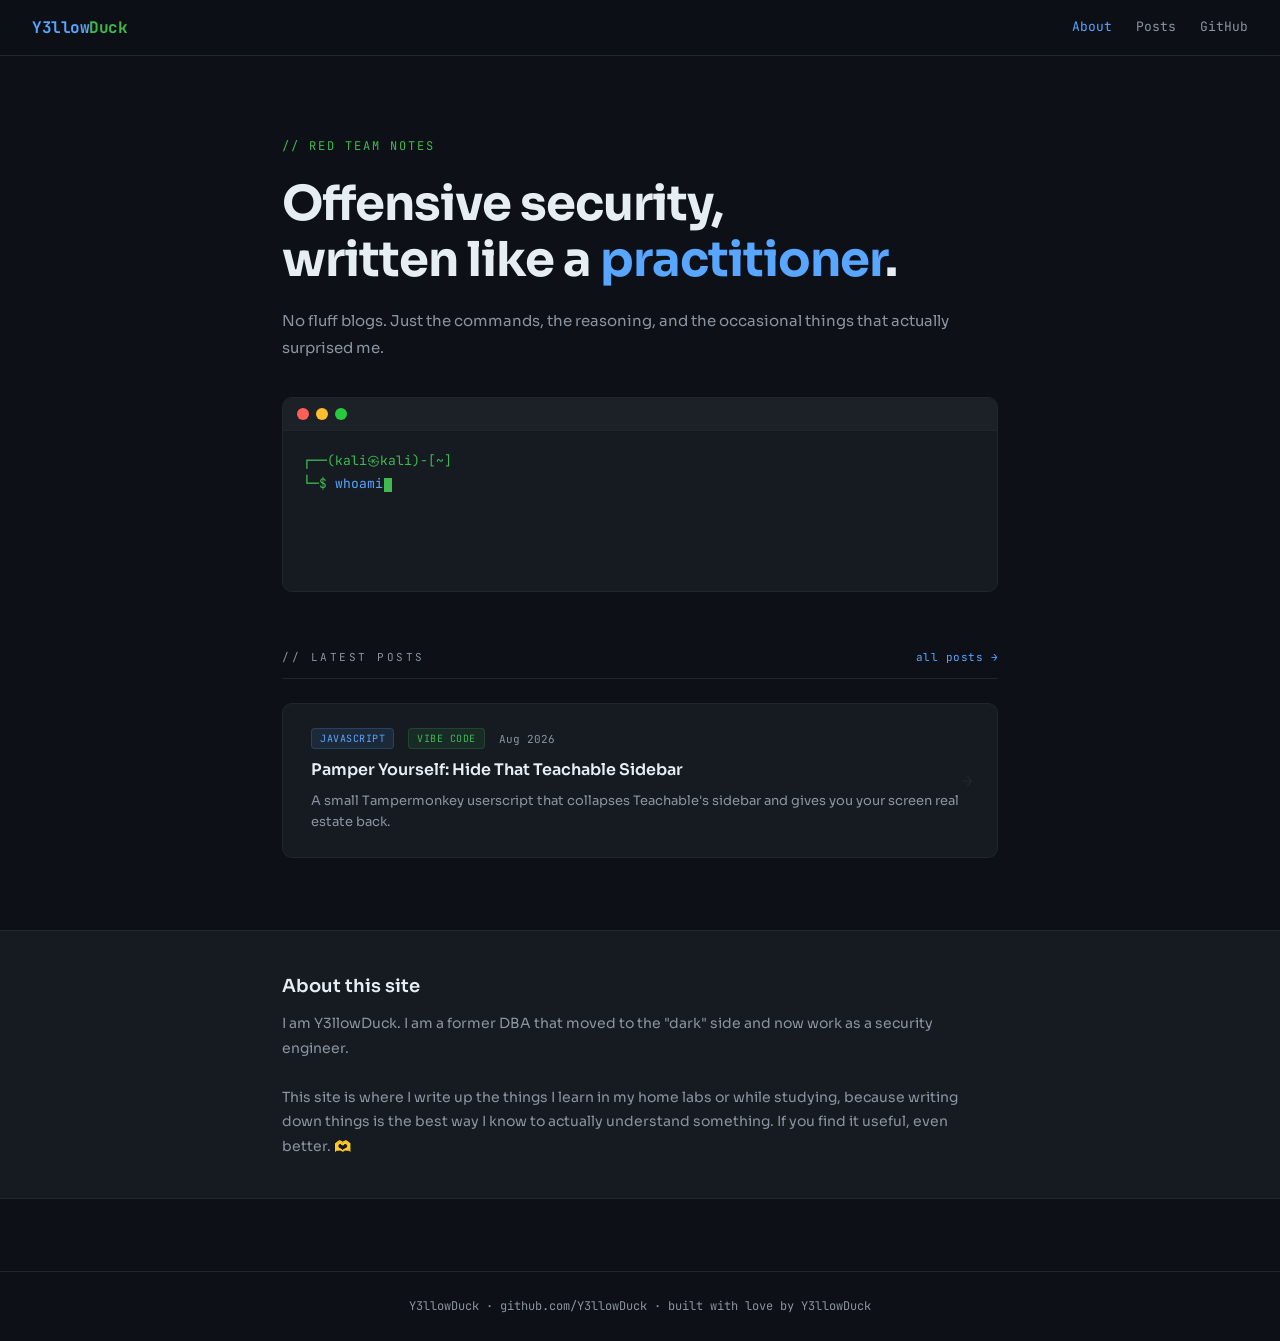
==== index.html @ b1f1d359 "Fix mobile layout on post header, meme image, and index card tag; update meme image" ====
<!DOCTYPE html>
<html lang="en">
<head>
  <meta charset="UTF-8" />
  <meta name="viewport" content="width=device-width, initial-scale=1.0" />
  <title>Y3llowDuck — Red Team Notes</title>
  <link href="https://fonts.googleapis.com/css2?family=JetBrains+Mono:wght@400;600;700&family=Sora:wght@300;400;600;700&display=swap" rel="stylesheet" />
  <link rel="icon" href="/duck.png" type="image/png">
  <link rel="apple-touch-icon" href="/duck.png">
  <link rel="stylesheet" href="site.css">
  <style>
    .page-col {
      max-width: 780px;
      margin: 0 auto;
      padding: 0 32px;
    }

    .hero { padding-top: 80px; padding-bottom: 56px; }

    .hero-eyebrow {
      font-family: 'JetBrains Mono', monospace;
      font-size: 12px;
      color: var(--green);
      letter-spacing: 2px;
      text-transform: uppercase;
      margin-bottom: 20px;
    }

    .hero h1 {
      font-size: clamp(28px, 5vw, 48px);
      font-weight: 700;
      line-height: 1.15;
      letter-spacing: -1px;
      margin-bottom: 20px;
      color: #e6edf3;
    }

    .hero h1 em { font-style: normal; color: var(--accent); }

    .hero-sub {
      font-size: 15px;
      color: var(--muted);
      line-height: 1.8;
      margin-bottom: 36px;
    }

    .hero-terminal {
      background: var(--surface);
      border: 1px solid var(--border);
      border-radius: 10px;
      overflow: hidden;
    }

    .term-chrome {
      padding: 10px 14px;
      background: #1c2128;
      border-bottom: 1px solid var(--border);
      display: flex;
      align-items: center;
      gap: 7px;
    }

    .dot { width: 12px; height: 12px; border-radius: 50%; }
    .dot-r { background: #ff5f56; }
    .dot-y { background: #ffbd2e; }
    .dot-g { background: #27c93f; }

    .term-body {
      padding: 18px 20px;
      font-family: 'JetBrains Mono', monospace;
      font-size: 13px;
      line-height: 1.8;
      white-space: pre;
      overflow-x: auto;
      min-height: 160px;
    }

    .c-prompt { color: var(--green); }
    .c-cmd    { color: var(--accent); }
    .c-flag   { color: var(--purple); }
    .c-string { color: var(--yellow); }
    .c-output { color: var(--muted); }
    .c-good   { color: var(--green); }

    .cursor {
      display: inline-block;
      width: 8px;
      height: 14px;
      background: var(--green);
      vertical-align: middle;
      animation: blink 1s step-end infinite;
      margin-left: 1px;
    }

    @keyframes blink {
      0%, 100% { opacity: 1; }
      50%       { opacity: 0; }
    }

    .posts-section { padding-bottom: 72px; }

    .section-header {
      display: flex;
      align-items: center;
      justify-content: space-between;
      margin-bottom: 24px;
      padding-bottom: 12px;
      border-bottom: 1px solid var(--border);
    }

    .section-title {
      font-family: 'JetBrains Mono', monospace;
      font-size: 11px;
      letter-spacing: 2.5px;
      text-transform: uppercase;
      color: var(--muted);
    }

    .section-link {
      font-family: 'JetBrains Mono', monospace;
      font-size: 11px;
      color: var(--accent);
      text-decoration: none;
      letter-spacing: 0.5px;
      transition: opacity .2s;
    }

    .section-link:hover { opacity: 0.7; }

    .post-grid { display: grid; gap: 16px; }

    .post-card {
      background: var(--surface);
      border: 1px solid var(--border);
      border-radius: 10px;
      padding: 24px 28px;
      text-decoration: none;
      display: block;
      transition: border-color .2s, background .2s;
      position: relative;
      overflow: hidden;
    }

    .post-card::before {
      content: '';
      position: absolute;
      top: 0; left: 0;
      width: 3px;
      height: 100%;
      background: var(--accent);
      opacity: 0;
      transition: opacity .2s;
    }

    .post-card:hover { border-color: #30363d; background: #1c2128; }
    .post-card:hover::before { opacity: 1; }

    .post-meta {
      font-family: 'JetBrains Mono', monospace;
      font-size: 11px;
      color: var(--muted);
      margin-bottom: 10px;
      display: flex;
      align-items: center;
      flex-wrap: wrap;
      gap: 8px 14px;
    }

    .post-tag {
      background: rgba(88,166,255,0.1);
      color: var(--accent);
      border: 1px solid rgba(88,166,255,0.2);
      border-radius: 4px;
      padding: 1px 8px;
      font-size: 10px;
      letter-spacing: 0.5px;
      text-transform: uppercase;
      white-space: nowrap;
    }

    .post-tag.red    { background: rgba(248,81,73,0.1);   color: var(--red);    border-color: rgba(248,81,73,0.2); }
    .post-tag.green  { background: rgba(63,185,80,0.1);   color: var(--green);  border-color: rgba(63,185,80,0.2); }
    .post-tag.purple { background: rgba(188,140,255,0.1); color: var(--purple); border-color: rgba(188,140,255,0.2); }

    .post-card h3 {
      font-size: 16px;
      font-weight: 600;
      color: #e6edf3;
      margin-bottom: 8px;
      line-height: 1.4;
    }

    .post-card p { font-size: 13px; color: var(--muted); line-height: 1.65; }

    .post-arrow {
      position: absolute;
      right: 24px;
      top: 50%;
      transform: translateY(-50%);
      color: var(--border);
      font-size: 18px;
      transition: color .2s, right .2s;
      font-family: 'JetBrains Mono', monospace;
    }

    .post-card:hover .post-arrow { color: var(--accent); right: 20px; }

    .about-strip {
      background: var(--surface);
      border-top: 1px solid var(--border);
      border-bottom: 1px solid var(--border);
      padding: 40px 0;
      margin-bottom: 72px;
    }

    .about-inner { display: block; }

    .about-inner h2 { font-size: 18px; font-weight: 600; color: #e6edf3; margin-bottom: 10px; }
    .about-inner p  { font-size: 14px; color: var(--muted); line-height: 1.75; }

    .about-links { display: flex; flex-direction: column; gap: 10px; min-width: 140px; }

    .about-link {
      font-family: 'JetBrains Mono', monospace;
      font-size: 12px;
      color: var(--muted);
      text-decoration: none;
      display: flex;
      align-items: center;
      gap: 8px;
      transition: color .2s;
    }

    .about-link:hover { color: var(--accent); }

    @media (max-width: 640px) {
      .page-col { padding: 0 18px; }
      .about-inner  { grid-template-columns: 1fr; }
      .about-links  { flex-direction: row; flex-wrap: wrap; }
      .post-arrow { display: none; }
    }
  </style>
  <script type="text/javascript">(function(c,l,a,r,i,t,y){c[a]=c[a]||function(){(c[a].q=c[a].q||[]).push(arguments)};t=l.createElement(r);t.async=1;t.src="https://www.clarity.ms/tag/"+i;y=l.getElementsByTagName(r)[0];y.parentNode.insertBefore(t,y)})(window, document, "clarity", "script", "xur3ej2fwd");</script>
</head>
<body>

  <header>
    <a class="logo" href="index.html">Y3llow<span>Duck</span></a>
    <nav>
      <a href="index.html" class="active">About</a>
      <a href="https://y3llowduck.github.io/posts.html">Posts</a>
      <a href="https://github.com/Y3llowDuck" target="_blank" rel="noopener">GitHub</a>
    </nav>
  </header>

  <section class="page-col hero">
    <p class="hero-eyebrow">// red team notes</p>
    <h1>Offensive security,<br>written like a <em>practitioner</em>.</h1>
    <p class="hero-sub">
      No fluff blogs. Just the commands, the reasoning, and the occasional things that actually surprised me.
    </p>

    <div class="hero-terminal">
      <div class="term-chrome">
        <div class="dot dot-r"></div>
        <div class="dot dot-y"></div>
        <div class="dot dot-g"></div>
      </div>
      <div class="term-body" id="termOutput"></div>
    </div>
  </section>

  <section class="page-col posts-section" id="posts">
    <div class="section-header">
      <span class="section-title">// latest posts</span>
      <a class="section-link" href="https://y3llowduck.github.io/posts.html">all posts →</a>
    </div>

    <div class="post-grid">

      <a class="post-card" href="https://y3llowduck.github.io/teachable-sidebar-toggle.html">
        <div class="post-meta">
          <span class="post-tag">JavaScript</span>
          <span class="post-tag green">Vibe Code</span>
          <span>Aug 2026</span>
        </div>
        <h3>Pamper Yourself: Hide That Teachable Sidebar</h3>
        <p>A small Tampermonkey userscript that collapses Teachable's sidebar and gives you your screen real estate back.</p>
        <span class="post-arrow">→</span>
      </a>

    </div>
  </section>

  <div class="about-strip" id="about">
    <div class="page-col about-inner">
      <div>
        <h2>About this site</h2>
        <p>
          I am Y3llowDuck. I am a former DBA that moved to the "dark" side and now work as a security engineer.<br><br>
          This site is where I write up the things I learn in my home labs or while studying, because writing down things is the best way I know to actually understand something. If you find it useful, even better. 🫶
        </p>
      </div>
    </div>
  </div>

  <footer>
    <span>Y3llowDuck · <a href="https://github.com/Y3llowDuck" target="_blank" rel="noopener">github.com/Y3llowDuck</a> · built with love by Y3llowDuck</span>
  </footer>

  <script>
    const out = document.getElementById('termOutput');

    const sequence = [
      { html: '<span class="c-prompt">┌──(kali㉿kali)-[~]\n└─$ </span>', instant: true },
      { text: 'whoami', cls: 'c-cmd', speed: 80 },
      { html: '\n<span class="c-output">Y3llowDuck — security engineer, OSCP, OSEP, occasional blogger</span>\n\n', instant: true, pause: 320 },
      { html: '<span class="c-prompt">└─$ </span>', instant: true, pause: 200 },
      { text: 'cat ', cls: 'c-cmd', speed: 80 },
      { text: './about.txt', cls: 'c-string', speed: 70 },
      { html: '\n<span class="c-output">Writing about the stuff I wish someone had explained clearly.\n', instant: true, pause: 380 },
      { html: '<span class="c-prompt">└─$ </span>', instant: true, pause: 200 },
      { text: 'ls ', cls: 'c-cmd', speed: 80 },
      { text: '-la ', cls: 'c-flag', speed: 80 },
      { text: './posts/', cls: 'c-string', speed: 70 },
      { html: '\n<span class="c-good">↓  see below</span>', instant: true, pause: 280 },
    ];

    let cursor = document.createElement('span');
    cursor.className = 'cursor';

    function sleep(ms) { return new Promise(r => setTimeout(r, ms)); }

    async function typeSegment(seg) {
      if (seg.pause) await sleep(seg.pause);
      if (seg.instant) {
        if (out.contains(cursor)) out.removeChild(cursor);
        out.insertAdjacentHTML('beforeend', seg.html);
        out.appendChild(cursor);
        return;
      }
      const span = document.createElement('span');
      if (seg.cls) span.className = seg.cls;
      if (out.contains(cursor)) out.removeChild(cursor);
      out.appendChild(span);
      out.appendChild(cursor);
      for (const ch of seg.text) {
        span.textContent += ch;
        await sleep(seg.speed + (Math.random() * 30 - 15));
      }
    }

    async function runSequence() {
      out.appendChild(cursor);
      await sleep(600);
      for (const seg of sequence) await typeSegment(seg);
    }

    runSequence();
  </script>

</body>
</html>
---- site.css ----
/* Y3llowDuck — shared base styles (reset, variables, header, nav, footer)
   Used by index.html and posts.html. */
*, *::before, *::after { box-sizing: border-box; margin: 0; padding: 0; }

:root {
  --bg:        #0d1117;
  --surface:   #161b22;
  --border:    #21262d;
  --text:      #c9d1d9;
  --muted:     #8b949e;
  --accent:    #58a6ff;
  --green:     #3fb950;
  --yellow:    #d29922;
  --red:       #f85149;
  --purple:    #bc8cff;
}

html { scroll-behavior: smooth; }

body {
  background: var(--bg);
  color: var(--text);
  font-family: 'Sora', sans-serif;
  font-size: 15px;
  line-height: 1.7;
  min-height: 100vh;
}

header {
  border-bottom: 1px solid var(--border);
  padding: 0 32px;
  height: 56px;
  display: flex;
  align-items: center;
  justify-content: space-between;
  position: sticky;
  top: 0;
  background: rgba(13,17,23,0.92);
  backdrop-filter: blur(8px);
  z-index: 100;
}

.logo {
  font-family: 'JetBrains Mono', monospace;
  font-weight: 700;
  font-size: 16px;
  color: var(--accent);
  text-decoration: none;
  letter-spacing: -0.5px;
}

.logo span { color: var(--green); }

nav { display: flex; gap: 24px; align-items: center; }

nav a {
  font-family: 'JetBrains Mono', monospace;
  font-size: 13px;
  color: var(--muted);
  text-decoration: none;
  transition: color .2s;
}

nav a:hover { color: var(--text); }
nav a.active { color: var(--accent); }

footer {
  border-top: 1px solid var(--border);
  padding: 24px 32px;
  text-align: center;
  font-family: 'JetBrains Mono', monospace;
  font-size: 12px;
  color: var(--muted);
}

footer a { color: var(--muted); text-decoration: none; }
footer a:hover { color: var(--accent); }

@media (max-width: 640px) {
  header { padding: 0 18px; }
  nav { gap: 14px; }
}
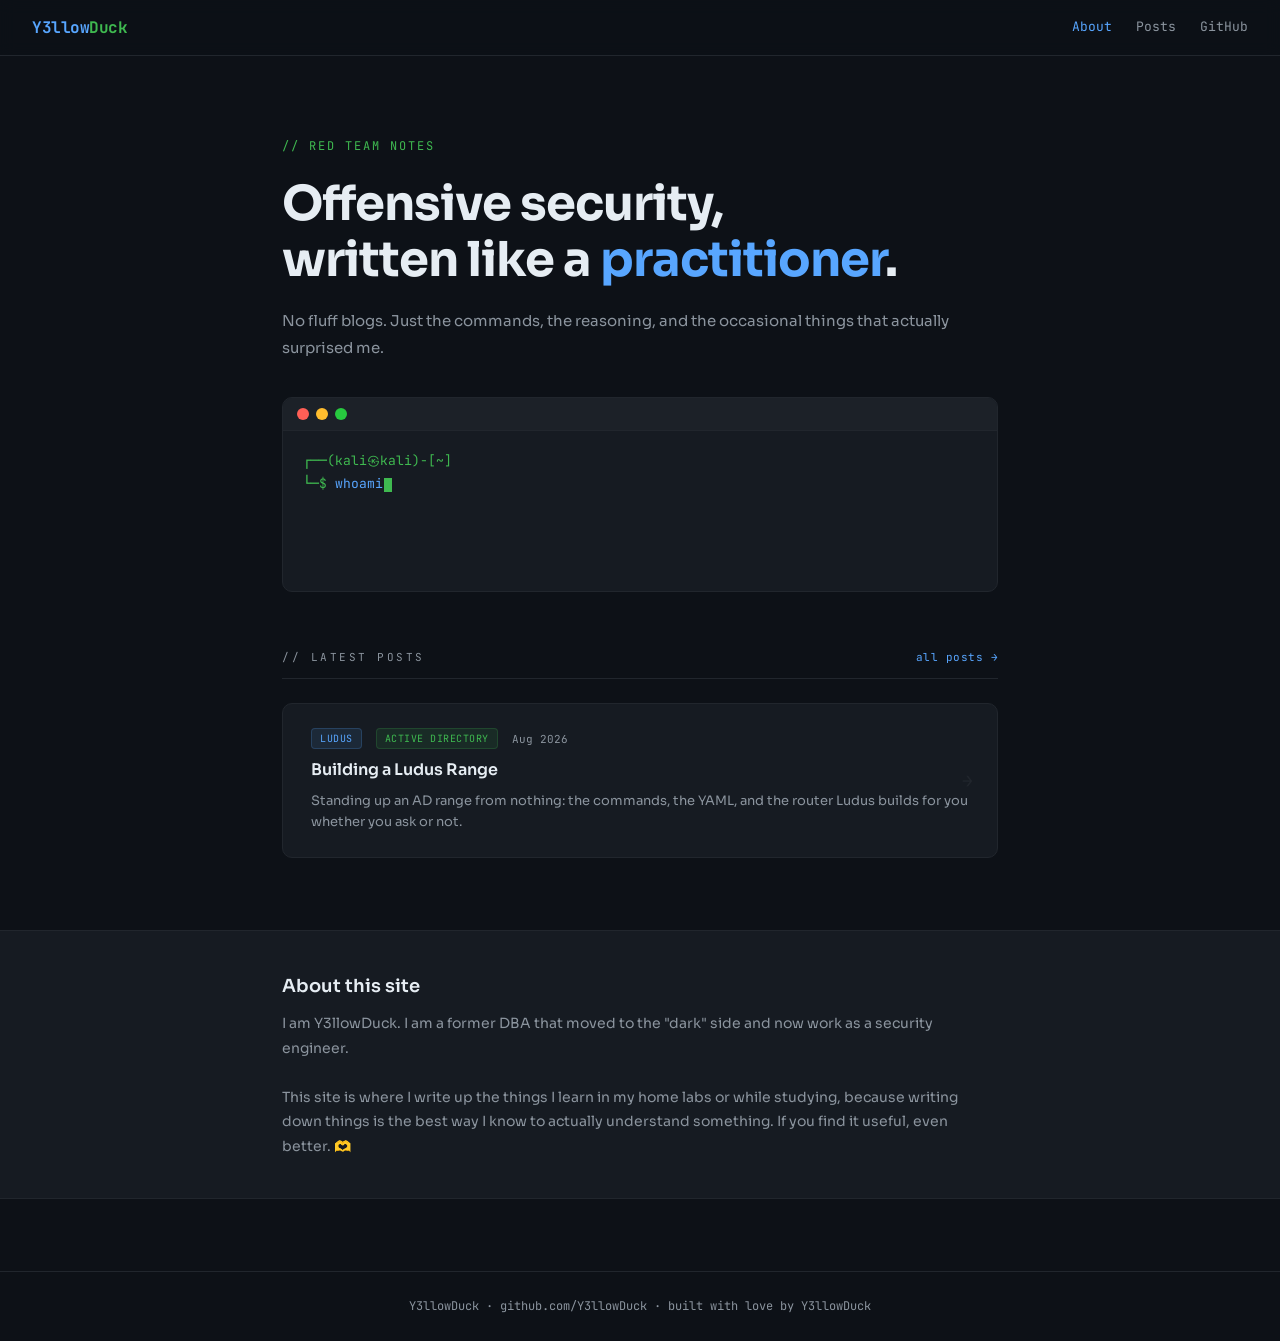
==== commit 12c72b52: "Add Ludus build a range post" ====
--- a/index.html
+++ b/index.html
@@ -5,9 +5,9 @@
   <meta name="viewport" content="width=device-width, initial-scale=1.0" />
   <title>Y3llowDuck — Red Team Notes</title>
   <link href="https://fonts.googleapis.com/css2?family=JetBrains+Mono:wght@400;600;700&family=Sora:wght@300;400;600;700&display=swap" rel="stylesheet" />
-  <link rel="icon" href="/duck.png" type="image/png">
-  <link rel="apple-touch-icon" href="/duck.png">
-  <link rel="stylesheet" href="site.css">
+  <link rel="icon" href="/assets/img/duck.png" type="image/png">
+  <link rel="apple-touch-icon" href="/assets/img/duck.png">
+  <link rel="stylesheet" href="/assets/css/site.css">
   <style>
     .page-col {
       max-width: 780px;
@@ -278,14 +278,14 @@
 
     <div class="post-grid">
 
-      <a class="post-card" href="https://y3llowduck.github.io/teachable-sidebar-toggle.html">
+      <a class="post-card" href="https://y3llowduck.github.io/ludus-build-a-range.html">
         <div class="post-meta">
-          <span class="post-tag">JavaScript</span>
-          <span class="post-tag green">Vibe Code</span>
+          <span class="post-tag">Ludus</span>
+          <span class="post-tag green">Active Directory</span>
           <span>Aug 2026</span>
         </div>
-        <h3>Pamper Yourself: Hide That Teachable Sidebar</h3>
-        <p>A small Tampermonkey userscript that collapses Teachable's sidebar and gives you your screen real estate back.</p>
+        <h3>Building a Ludus Range</h3>
+        <p>Standing up an AD range from nothing: the commands, the YAML, and the router Ludus builds for you whether you ask or not.</p>
         <span class="post-arrow">→</span>
       </a>
 
--- a/assets/css/site.css
+++ b/assets/css/site.css
@@ -0,0 +1,82 @@
+/* Y3llowDuck — shared base styles (reset, variables, header, nav, footer)
+   Used by index.html and posts.html. */
+*, *::before, *::after { box-sizing: border-box; margin: 0; padding: 0; }
+
+:root {
+  --bg:        #0d1117;
+  --surface:   #161b22;
+  --border:    #21262d;
+  --text:      #c9d1d9;
+  --muted:     #8b949e;
+  --accent:    #58a6ff;
+  --green:     #3fb950;
+  --yellow:    #d29922;
+  --red:       #f85149;
+  --purple:    #bc8cff;
+}
+
+html { scroll-behavior: smooth; }
+
+body {
+  background: var(--bg);
+  color: var(--text);
+  font-family: 'Sora', sans-serif;
+  font-size: 15px;
+  line-height: 1.7;
+  min-height: 100vh;
+}
+
+header {
+  border-bottom: 1px solid var(--border);
+  padding: 0 32px;
+  height: 56px;
+  display: flex;
+  align-items: center;
+  justify-content: space-between;
+  position: sticky;
+  top: 0;
+  background: rgba(13,17,23,0.92);
+  backdrop-filter: blur(8px);
+  z-index: 100;
+}
+
+.logo {
+  font-family: 'JetBrains Mono', monospace;
+  font-weight: 700;
+  font-size: 16px;
+  color: var(--accent);
+  text-decoration: none;
+  letter-spacing: -0.5px;
+}
+
+.logo span { color: var(--green); }
+
+nav { display: flex; gap: 24px; align-items: center; }
+
+nav a {
+  font-family: 'JetBrains Mono', monospace;
+  font-size: 13px;
+  color: var(--muted);
+  text-decoration: none;
+  transition: color .2s;
+}
+
+nav a:hover { color: var(--text); }
+nav a.active { color: var(--accent); }
+
+footer {
+  border-top: 1px solid var(--border);
+  padding: 24px 32px;
+  text-align: center;
+  font-family: 'JetBrains Mono', monospace;
+  font-size: 12px;
+  color: var(--muted);
+}
+
+footer a { color: var(--muted); text-decoration: none; }
+footer a:hover { color: var(--accent); }
+
+@media (max-width: 640px) {
+  header { padding: 0 18px; }
+  nav { gap: 14px; }
+}
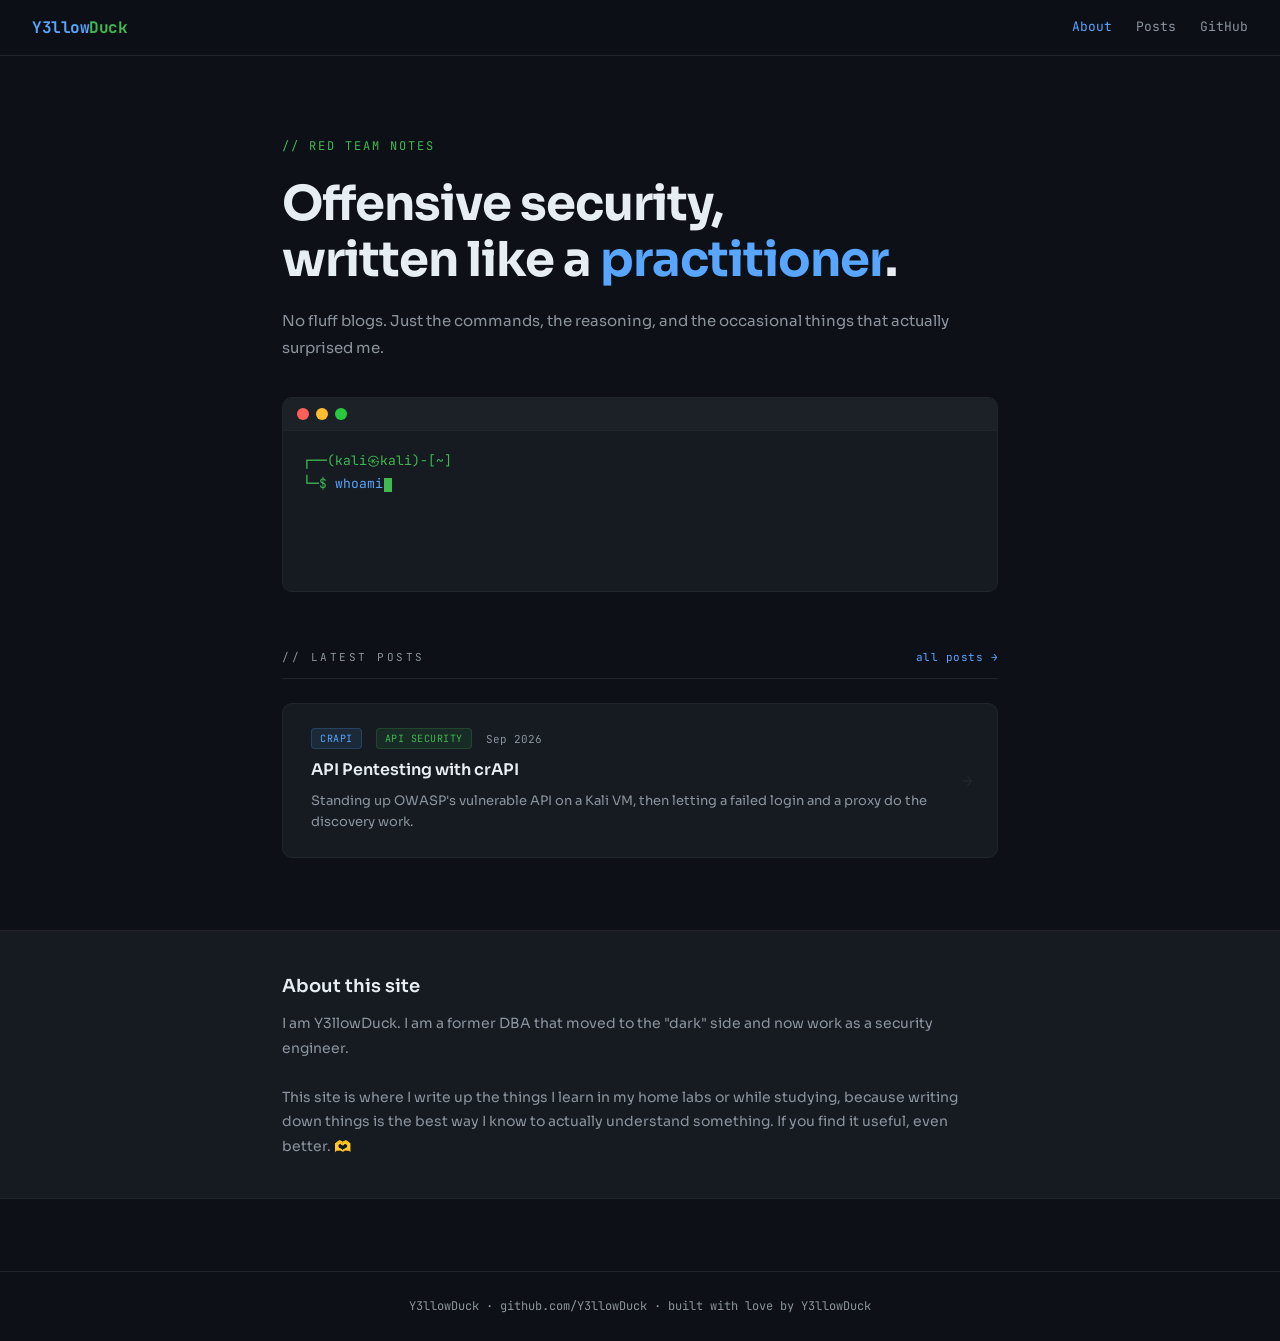
==== commit e5a95b68: "Add crAPI API pentesting post Adds crapi-api-discovery.html covering crAPI setup on Kali and finding" ====
--- a/index.html
+++ b/index.html
@@ -278,14 +278,14 @@
 
     <div class="post-grid">
 
-      <a class="post-card" href="https://y3llowduck.github.io/ludus-build-a-range.html">
+      <a class="post-card" href="https://y3llowduck.github.io/crapi-api-discovery.html">
         <div class="post-meta">
-          <span class="post-tag">Ludus</span>
-          <span class="post-tag green">Active Directory</span>
-          <span>Aug 2026</span>
+          <span class="post-tag">crAPI</span>
+          <span class="post-tag green">API Security</span>
+          <span>Sep 2026</span>
         </div>
-        <h3>Building a Ludus Range</h3>
-        <p>Standing up an AD range from nothing: the commands, the YAML, and the router Ludus builds for you whether you ask or not.</p>
+        <h3>API Pentesting with crAPI</h3>
+        <p>Standing up OWASP's vulnerable API on a Kali VM, then letting a failed login and a proxy do the discovery work.</p>
         <span class="post-arrow">→</span>
       </a>
 
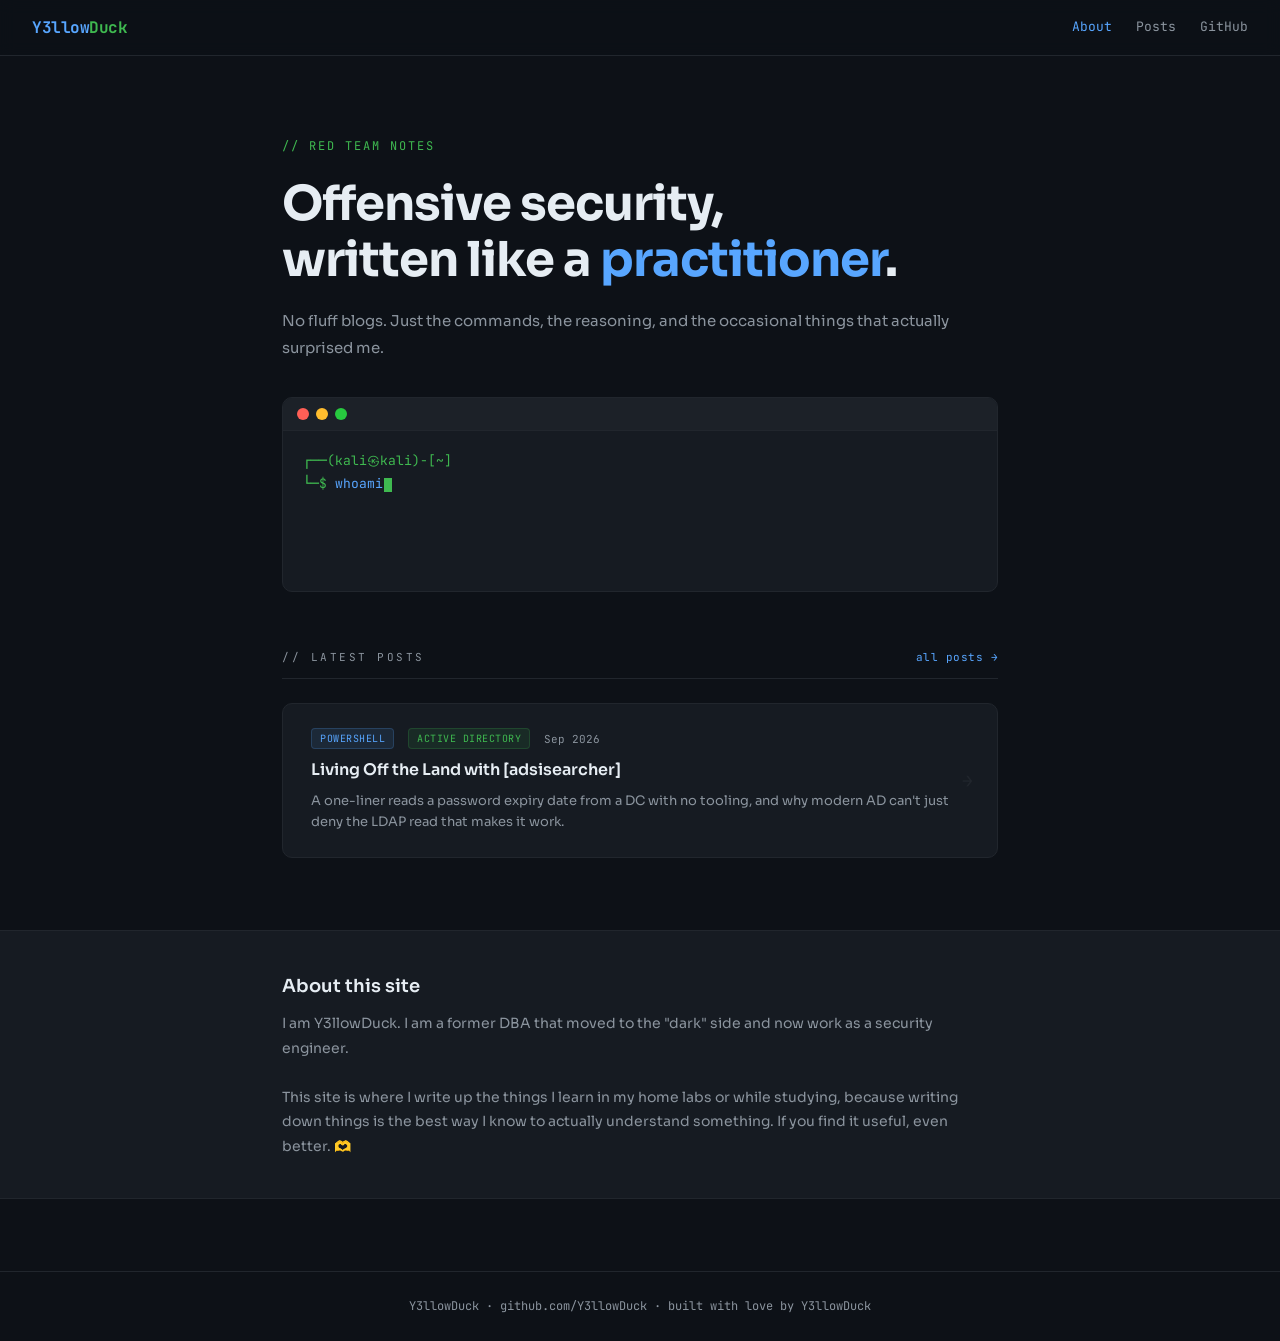
==== commit 2ccbf2b5: "Add adsisearcher living off the land post" ====
--- a/index.html
+++ b/index.html
@@ -278,14 +278,14 @@
 
     <div class="post-grid">
 
-      <a class="post-card" href="https://y3llowduck.github.io/crapi-api-discovery.html">
+      <a class="post-card" href="https://y3llowduck.github.io/adsisearcher-living-off-the-land.html">
         <div class="post-meta">
-          <span class="post-tag">crAPI</span>
-          <span class="post-tag green">API Security</span>
+          <span class="post-tag">PowerShell</span>
+          <span class="post-tag green">Active Directory</span>
           <span>Sep 2026</span>
         </div>
-        <h3>API Pentesting with crAPI</h3>
-        <p>Standing up OWASP's vulnerable API on a Kali VM, then letting a failed login and a proxy do the discovery work.</p>
+        <h3>Living Off the Land with [adsisearcher]</h3>
+        <p>A one-liner reads a password expiry date from a DC with no tooling, and why modern AD can't just deny the LDAP read that makes it work.</p>
         <span class="post-arrow">→</span>
       </a>
 
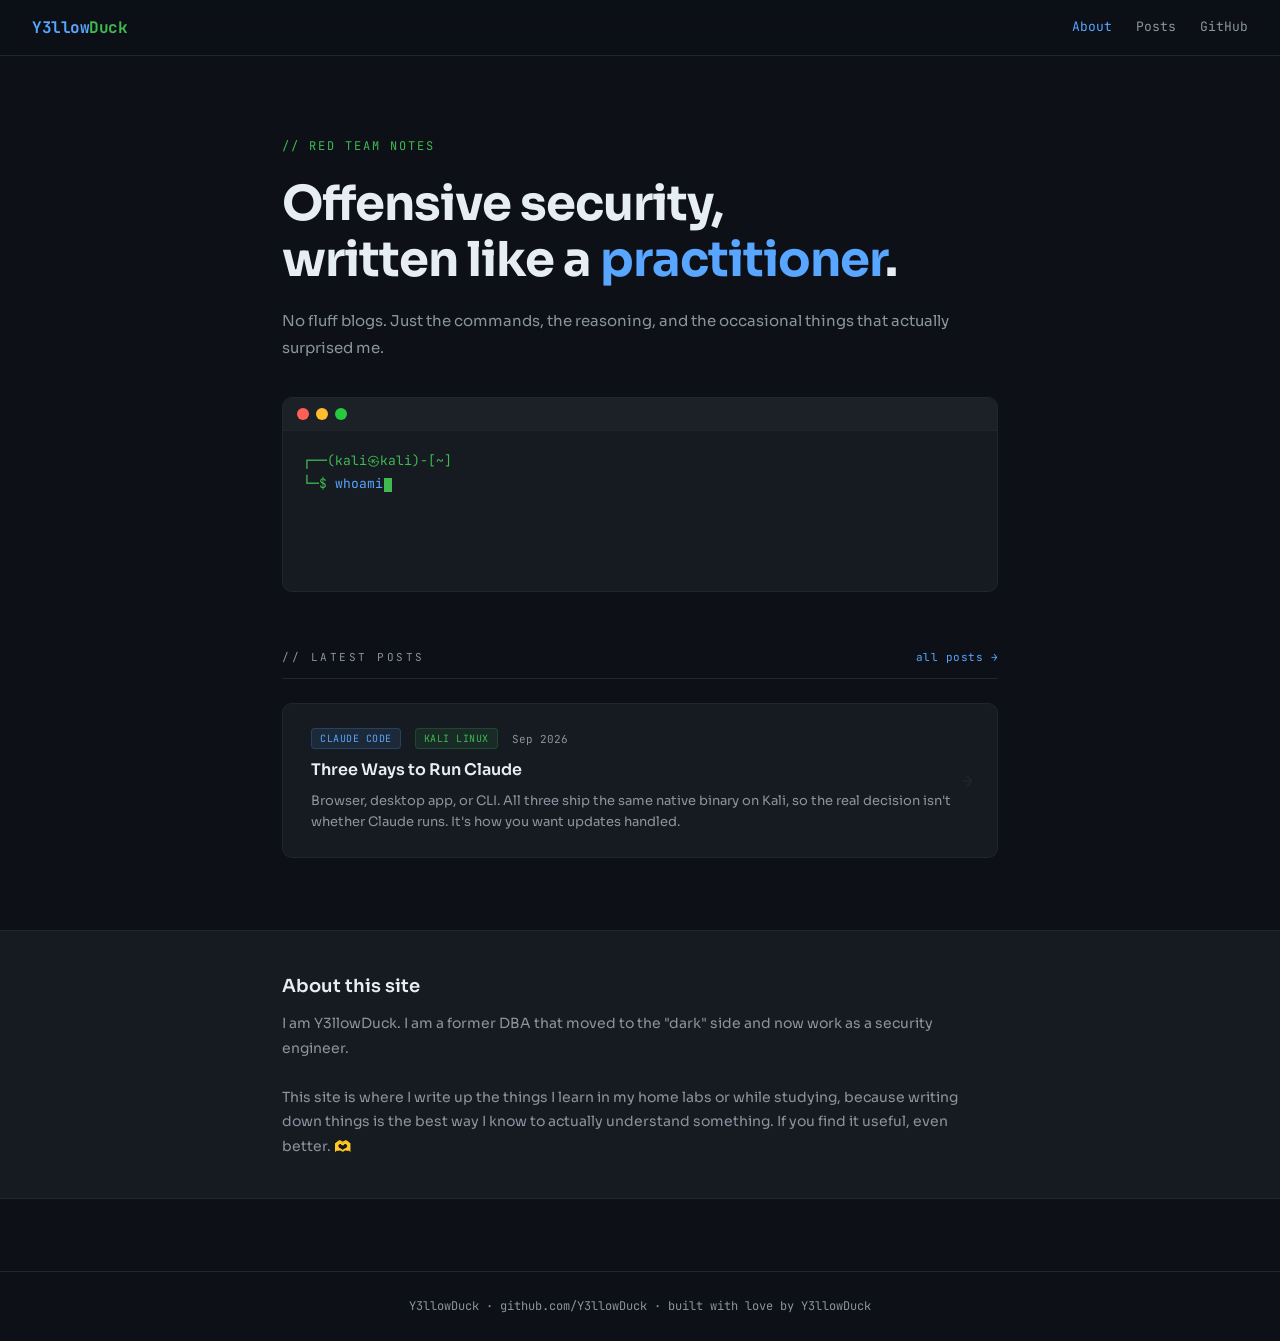
==== commit 2db3ab57: "Add post: Three Ways to Run Claude New guide on running Claude on Kali: claude.ai in the browser, th" ====
--- a/index.html
+++ b/index.html
@@ -278,14 +278,14 @@
 
     <div class="post-grid">
 
-      <a class="post-card" href="https://y3llowduck.github.io/adsisearcher-living-off-the-land.html">
+      <a class="post-card" href="https://y3llowduck.github.io/three-ways-to-run-claude-on-kali.html">
         <div class="post-meta">
-          <span class="post-tag">PowerShell</span>
-          <span class="post-tag green">Active Directory</span>
+          <span class="post-tag">Claude Code</span>
+          <span class="post-tag green">Kali Linux</span>
           <span>Sep 2026</span>
         </div>
-        <h3>Living Off the Land with [adsisearcher]</h3>
-        <p>A one-liner reads a password expiry date from a DC with no tooling, and why modern AD can't just deny the LDAP read that makes it work.</p>
+        <h3>Three Ways to Run Claude</h3>
+        <p>Browser, desktop app, or CLI. All three ship the same native binary on Kali, so the real decision isn't whether Claude runs. It's how you want updates handled.</p>
         <span class="post-arrow">→</span>
       </a>
 
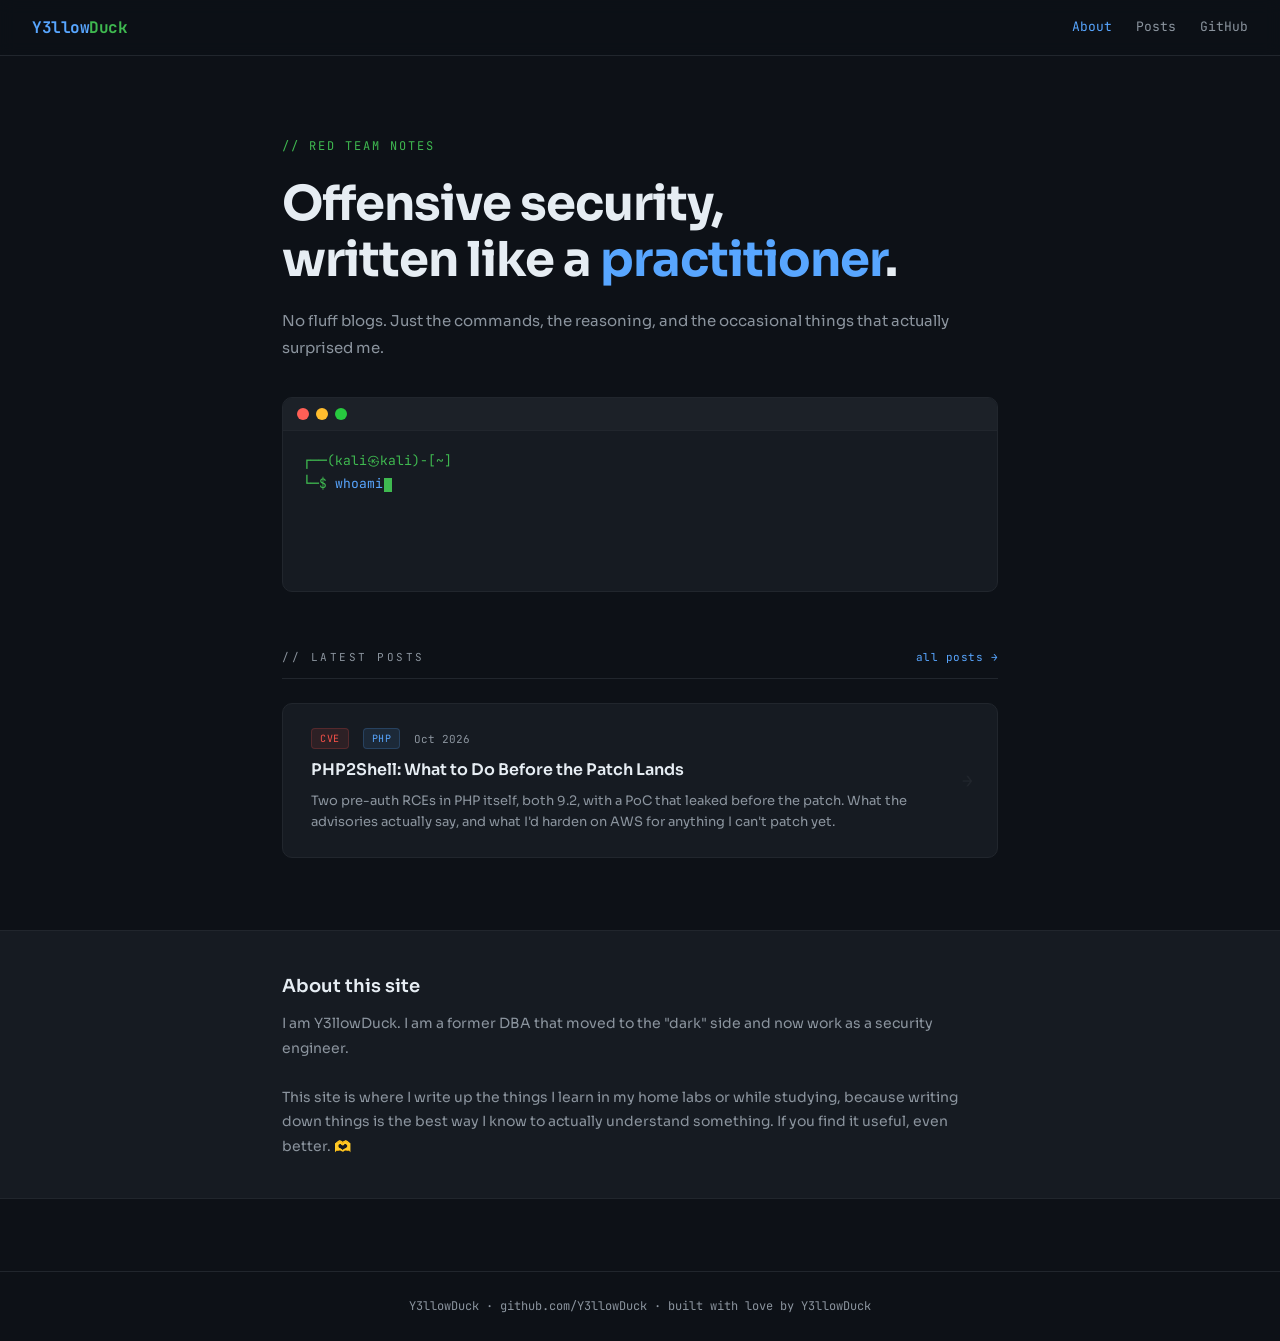
==== commit b115fcae: "Add post: PHP2Shell mitigations before the patch lands New post covering pre-auth RCE chain (CVE-202" ====
--- a/index.html
+++ b/index.html
@@ -278,14 +278,14 @@
 
     <div class="post-grid">
 
-      <a class="post-card" href="https://y3llowduck.github.io/three-ways-to-run-claude-on-kali.html">
+      <a class="post-card" href="https://y3llowduck.github.io/php2shell-patch-and-harden.html">
         <div class="post-meta">
-          <span class="post-tag">Claude Code</span>
-          <span class="post-tag green">Kali Linux</span>
-          <span>Sep 2026</span>
+          <span class="post-tag red">CVE</span>
+          <span class="post-tag">PHP</span>
+          <span>Oct 2026</span>
         </div>
-        <h3>Three Ways to Run Claude</h3>
-        <p>Browser, desktop app, or CLI. All three ship the same native binary on Kali, so the real decision isn't whether Claude runs. It's how you want updates handled.</p>
+        <h3>PHP2Shell: What to Do Before the Patch Lands</h3>
+        <p>Two pre-auth RCEs in PHP itself, both 9.2, with a PoC that leaked before the patch. What the advisories actually say, and what I'd harden on AWS for anything I can't patch yet.</p>
         <span class="post-arrow">→</span>
       </a>
 
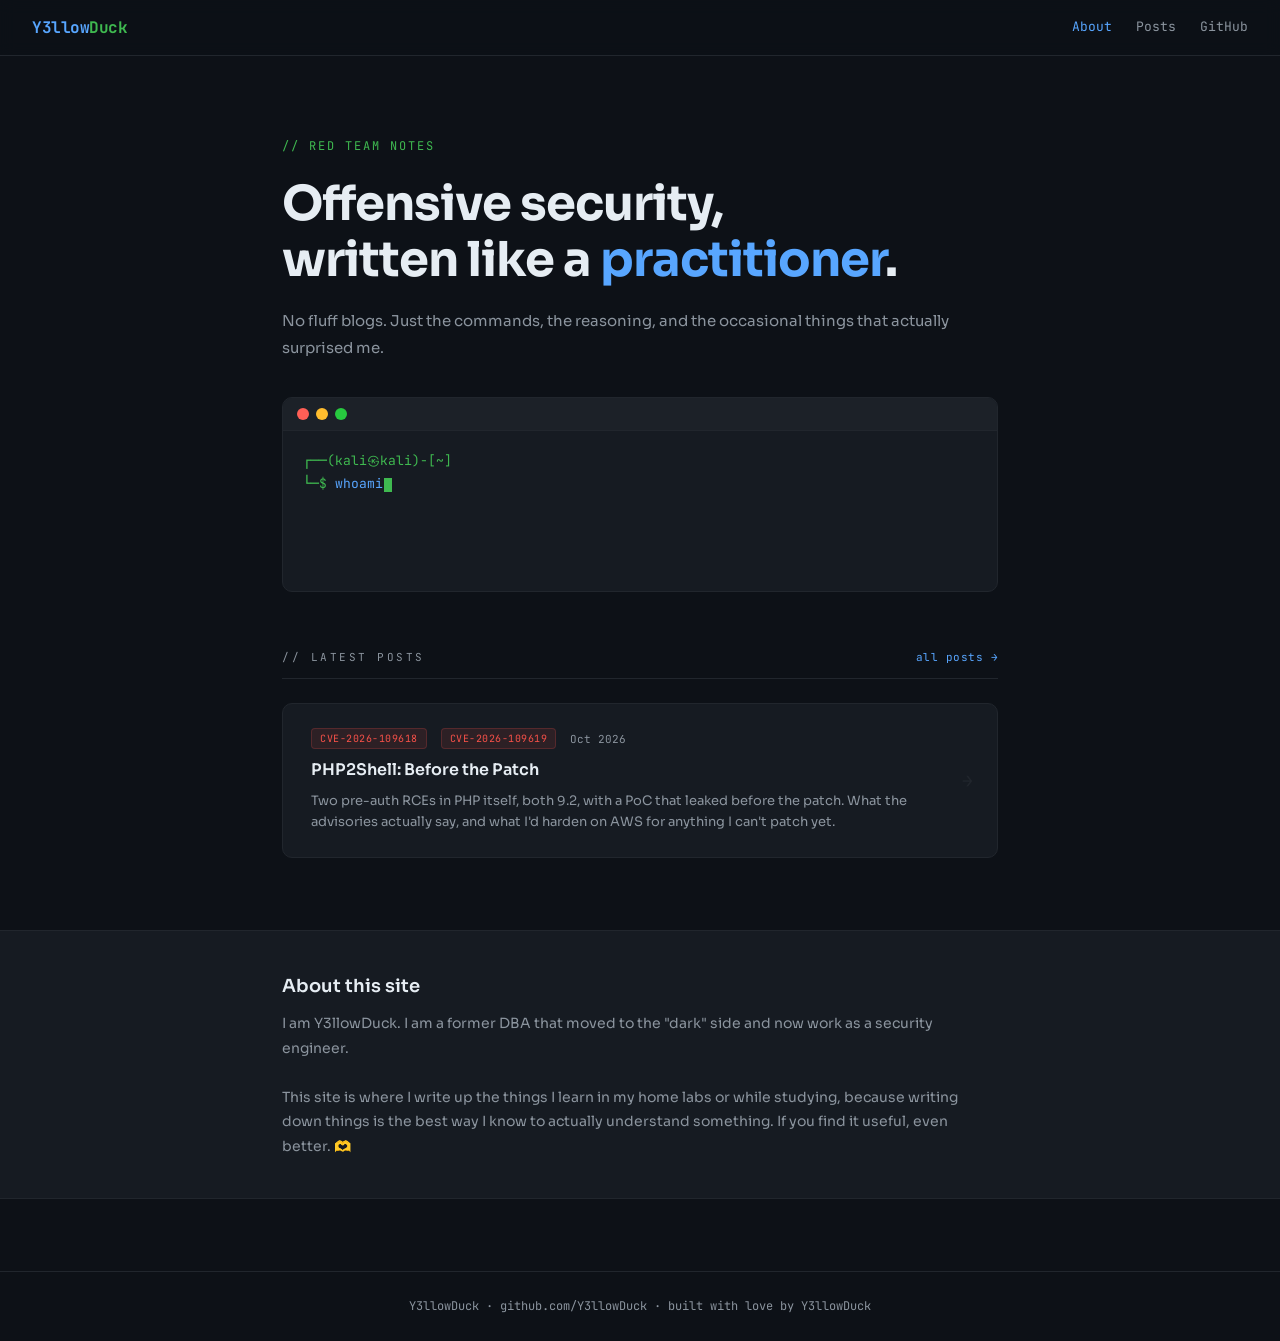
==== commit 4de31800: "php2shell-patch-and-harden: add WAF size-cap diagram and fix diagrams - Add two-section WAF size-cap" ====
--- a/index.html
+++ b/index.html
@@ -280,11 +280,11 @@
 
       <a class="post-card" href="https://y3llowduck.github.io/php2shell-patch-and-harden.html">
         <div class="post-meta">
-          <span class="post-tag red">CVE</span>
-          <span class="post-tag">PHP</span>
+          <span class="post-tag red">CVE-2026-109618</span>
+          <span class="post-tag red">CVE-2026-109619</span>
           <span>Oct 2026</span>
         </div>
-        <h3>PHP2Shell: What to Do Before the Patch Lands</h3>
+        <h3>PHP2Shell: Before the Patch</h3>
         <p>Two pre-auth RCEs in PHP itself, both 9.2, with a PoC that leaked before the patch. What the advisories actually say, and what I'd harden on AWS for anything I can't patch yet.</p>
         <span class="post-arrow">→</span>
       </a>
